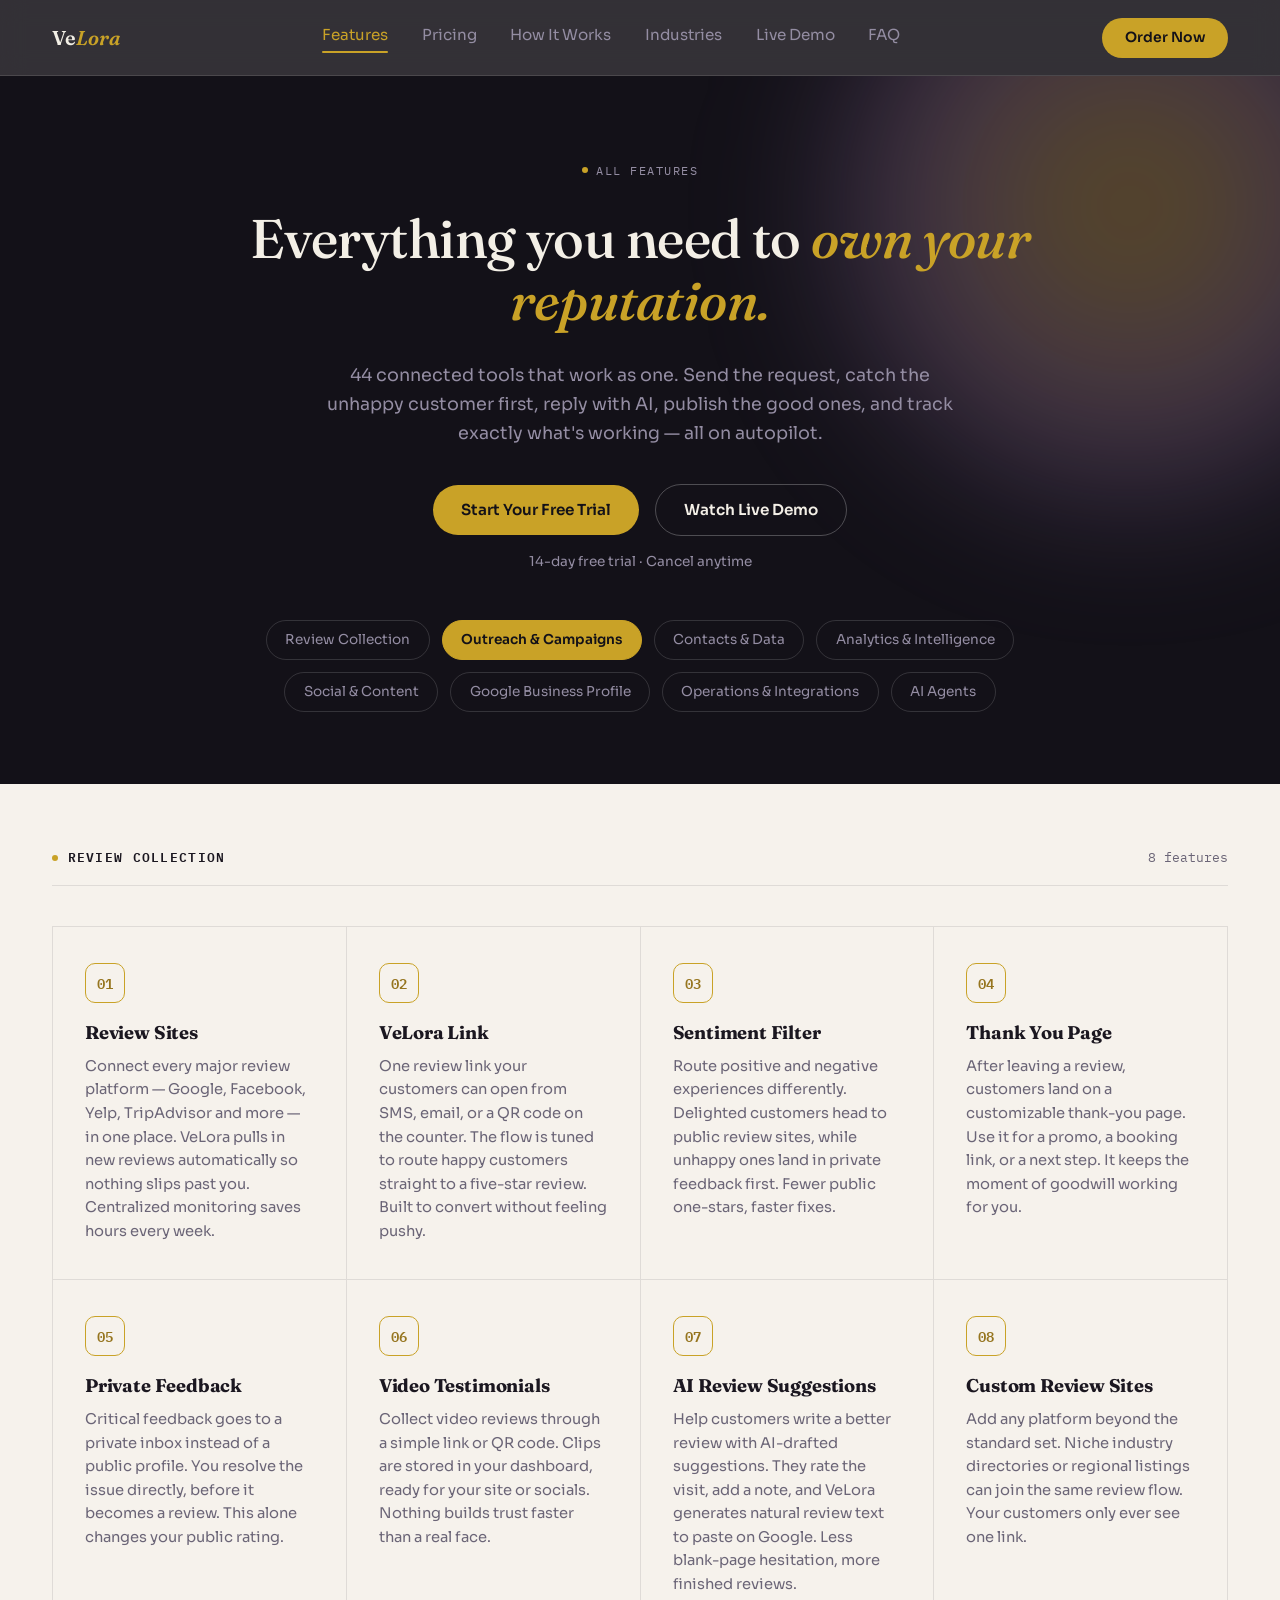
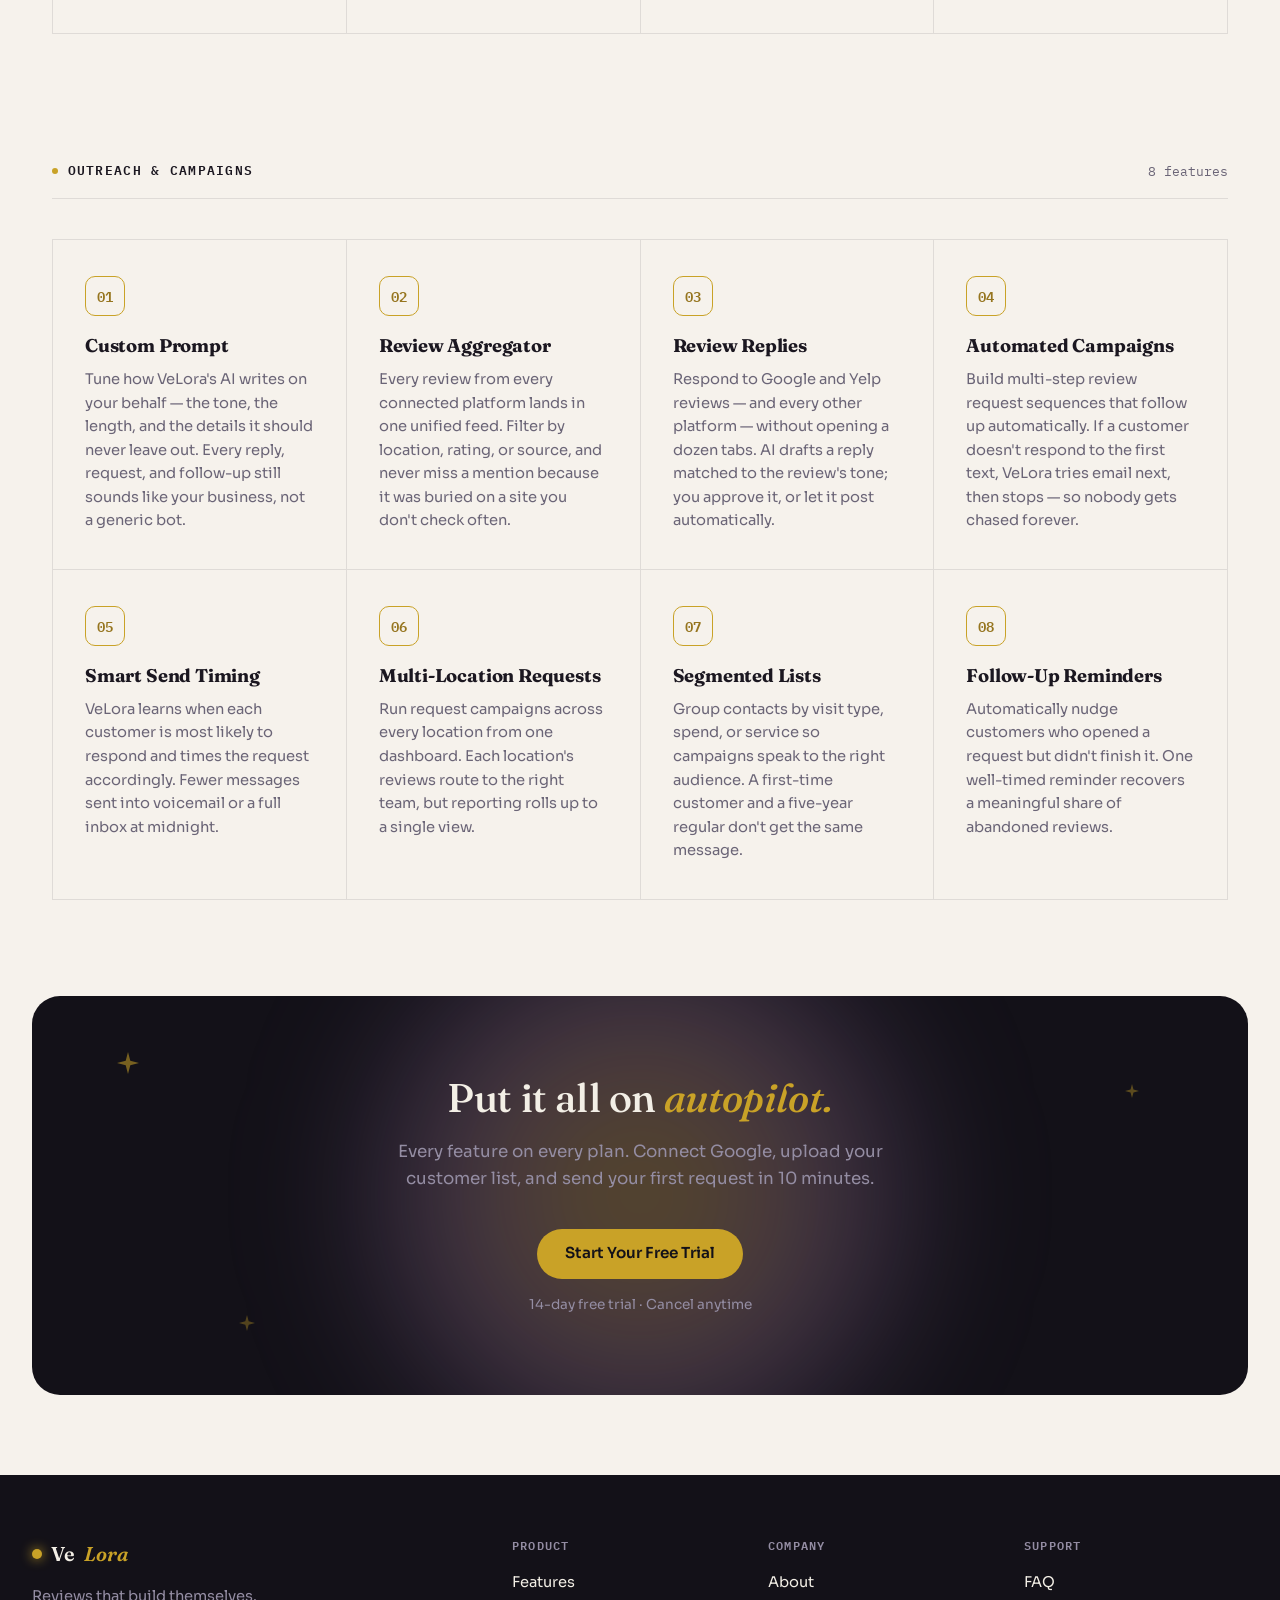
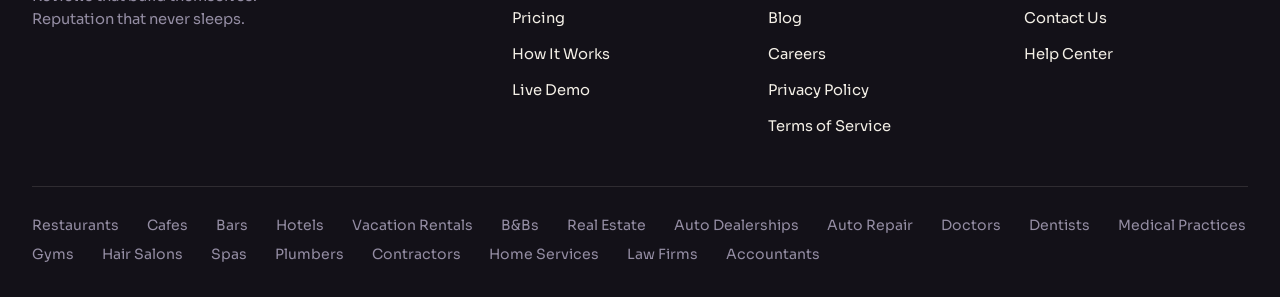
==== features.html @ 8dd8a54b "Initial commit" ====
<!DOCTYPE html>
<html lang="en">
<head>
<meta charset="UTF-8">
<meta name="viewport" content="width=device-width, initial-scale=1.0">
<title>VeLora — Features</title>
<meta name="description" content="Explore all 44 tools inside VeLora: automated review collection, AI-powered replies, outreach campaigns, analytics, and more — everything you need to own your reputation.">
<link rel="preconnect" href="https://fonts.googleapis.com">
<link rel="preconnect" href="https://fonts.gstatic.com" crossorigin>
<link href="https://fonts.googleapis.com/css2?family=Fraunces:ital,opsz,wght@0,9..144,300;0,9..144,500;0,9..144,600;1,9..144,400;1,9..144,500&family=Sora:wght@300;400;500;600;700&family=IBM+Plex+Mono:wght@400;500&display=swap" rel="stylesheet">

<!--
  VeLora — Features Page
  ==================================================================
  Built from the two design screenshots you shared. A few notes:

  1) Copy taken directly from your screenshots: nav, hero, the full
     "Review Collection" section (all 8 cards), the 4 visible
     "Outreach & Campaigns" titles, the CTA band, and the footer.

  2) Placeholder copy I wrote to match the voice/format (not in the
     screenshots, so you'll want to swap it for the real thing):
       - The 4 remaining "Outreach & Campaigns" descriptions, plus
         4 more cards to complete that section's "8 features".
       - All copy in Contacts & Data, Analytics & Intelligence,
         Social & Content, Google Business Profile, Operations &
         Integrations, and AI Agents (only category names were
         visible in the pill list, no card content was shown).

  3) Nav/footer links use placeholder file names (pricing.html,
     faq.html, signup.html, etc.) — point these at your real routes.
     The 8 category pills and section links are same-page anchors
     and already work.

  4) Fonts and colors now match main.html / style.css: Fraunces
     (serif headlines + italic accent), Sora (body/UI), IBM Plex
     Mono (eyebrow labels + numbers), and the same ink/paper/gold
     palette. Previously this page loaded its own separate fonts
     (Lora/Inter/JetBrains Mono) and colors — that's fixed below.
==================================================================
-->

<style>
  :root {
    /* Ink (dark surfaces) — synced with the main site's style.css */
    --dark-900: #131118;
    --dark-border: rgba(243, 239, 230, 0.12);
    --text-on-dark: #F3EFE6;
    --text-on-dark-muted: #948DA3;

    /* Paper (light surfaces) — synced with the main site's style.css */
    --cream: #F6F2EC;
    --cream-border: rgba(27, 23, 32, 0.1);
    --text-on-cream: #1B1720;
    --text-on-cream-muted: #6B6577;

    /* Accents — synced with the main site's style.css */
    --gold: #C9A227;
    --gold-light: #E7CD8C;
    --gold-dark: #96751F;
    --glow: #B98BD6;

    /* Type — synced with the main site (Fraunces / Sora / IBM Plex Mono) */
    --font-serif: 'Fraunces', serif;
    --font-sans: 'Sora', sans-serif;
    --font-mono: 'IBM Plex Mono', monospace;

    --container: 1240px;
  }

  * { margin: 0; padding: 0; box-sizing: border-box; }

  html { scroll-behavior: smooth; }

  body {
    font-family: var(--font-sans);
    background: var(--cream);
    color: var(--text-on-cream);
    line-height: 1.5;
    -webkit-font-smoothing: antialiased;
  }

  a { text-decoration: none; color: inherit; }
  ul { list-style: none; }
  button { font: inherit; cursor: pointer; border: none; background: none; }

  a:focus-visible, button:focus-visible {
    outline: 2px solid var(--gold);
    outline-offset: 3px;
  }

  .dot {
    display: inline-block;
    width: 6px;
    height: 6px;
    border-radius: 50%;
    background: var(--gold);
    flex-shrink: 0;
  }

  em {
    font-style: italic;
    font-family: var(--font-serif);
    color: var(--gold);
  }

  h1, h2, h3 {
    font-family: var(--font-serif);
    font-weight: 500;
    letter-spacing: -0.01em;
    line-height: 1.08;
  }

  /* Buttons */
  .btn {
    display: inline-flex;
    align-items: center;
    justify-content: center;
    padding: 0.85rem 1.75rem;
    border-radius: 999px;
    font-weight: 600;
    font-size: 0.95rem;
    transition: transform 0.2s ease, background 0.2s ease, border-color 0.2s ease;
    white-space: nowrap;
  }
  .btn-gold { background: var(--gold); color: var(--dark-900); }
  .btn-gold:hover { background: var(--gold-light); transform: translateY(-1px); }
  .btn-outline {
    background: transparent;
    border: 1px solid rgba(255, 255, 255, 0.25);
    color: var(--text-on-dark);
  }
  .btn-outline:hover { border-color: rgba(255, 255, 255, 0.5); background: rgba(255, 255, 255, 0.03); }
  .btn-sm { padding: 0.6rem 1.4rem; font-size: 0.875rem; }

  /* Navbar */
  .navbar {
    position: sticky;
    top: 0;
    z-index: 100;
    background: rgba(19, 17, 24, 0.86);
    backdrop-filter: blur(12px);
    -webkit-backdrop-filter: blur(12px);
    border-bottom: 1px solid var(--dark-border);
    transition: box-shadow 0.3s ease;
  }
  .navbar.scrolled { box-shadow: 0 4px 24px rgba(0, 0, 0, 0.25); }
  .nav-container {
    max-width: var(--container);
    margin: 0 auto;
    padding: 1.1rem 2rem;
    display: flex;
    align-items: center;
    justify-content: space-between;
    gap: 2rem;
    position: relative;
  }
  .nav-logo {
    display: flex;
    align-items: center;
    gap: 0.55rem;
    font-family: var(--font-serif);
    font-weight: 600;
    font-size: 1.25rem;
    color: var(--text-on-dark);
    flex-shrink: 0;
  }
  .nav-logo .dot { width: 10px; height: 10px; box-shadow: 0 0 12px var(--gold); }
  .nav-links {
    display: flex;
    align-items: center;
    gap: 2.1rem;
    flex: 1;
    justify-content: center;
  }
  .nav-link {
    font-size: 0.95rem;
    color: var(--text-on-dark-muted);
    position: relative;
    padding-bottom: 4px;
    transition: color 0.2s ease;
  }
  .nav-link:hover { color: var(--text-on-dark); }
  .nav-link.active { color: var(--gold); }
  .nav-link.active::after {
    content: '';
    position: absolute;
    left: 0; right: 0; bottom: -2px;
    height: 2px;
    background: var(--gold);
    border-radius: 2px;
  }
  .nav-cta-mobile { display: none; }
  .nav-toggle {
    display: none;
    flex-direction: column;
    gap: 5px;
    padding: 0.5rem;
    flex-shrink: 0;
  }
  .nav-toggle span {
    width: 22px;
    height: 2px;
    background: var(--text-on-dark);
    transition: transform 0.25s ease, opacity 0.25s ease;
  }
  .nav-toggle.open span:nth-child(1) { transform: translateY(7px) rotate(45deg); }
  .nav-toggle.open span:nth-child(2) { opacity: 0; }
  .nav-toggle.open span:nth-child(3) { transform: translateY(-7px) rotate(-45deg); }

  /* Hero */
  .hero {
    position: relative;
    overflow: hidden;
    background: var(--dark-900);
    color: var(--text-on-dark);
    padding: 5rem 2rem 4.5rem;
    text-align: center;
    scroll-margin-top: 90px;
  }
  .hero-container { max-width: 900px; margin: 0 auto; position: relative; }

  .glow-halo {
    position: absolute;
    border-radius: 50%;
    filter: blur(70px);
    pointer-events: none;
    background: radial-gradient(circle, rgba(201,162,39,0.4), rgba(185,139,214,0.28) 55%, transparent 75%);
    animation: pulse 8s ease-in-out infinite;
  }
  .glow-halo--hero {
    width: 620px;
    height: 620px;
    top: -180px;
    right: -160px;
  }
  .glow-halo--cta {
    width: 560px;
    height: 560px;
    left: 50%;
    top: 50%;
    transform: translate(-50%, -50%);
    animation-name: pulseCentered;
  }
  @keyframes pulse {
    0%, 100% { opacity: 0.7; transform: scale(1); }
    50% { opacity: 1; transform: scale(1.08); }
  }
  @keyframes pulseCentered {
    0%, 100% { opacity: 0.65; transform: translate(-50%, -50%) scale(1); }
    50% { opacity: 1; transform: translate(-50%, -50%) scale(1.1); }
  }

  .hero-label {
    display: inline-flex;
    align-items: center;
    gap: 0.55rem;
    font-family: var(--font-mono);
    font-size: 0.78rem;
    letter-spacing: 0.12em;
    text-transform: uppercase;
    color: var(--text-on-dark-muted);
    margin-bottom: 1.75rem;
  }
  .hero-title {
    font-family: var(--font-serif);
    font-weight: 500;
    font-size: 3.4rem;
    line-height: 1.15;
    margin-bottom: 1.75rem;
  }
  .hero-subtitle {
    font-size: 1.1rem;
    color: var(--text-on-dark-muted);
    max-width: 640px;
    margin: 0 auto 2.25rem;
    line-height: 1.65;
  }
  .hero-actions { display: flex; align-items: center; justify-content: center; gap: 1rem; flex-wrap: wrap; margin-bottom: 1rem; }
  .hero-microcopy { font-size: 0.85rem; color: var(--text-on-dark-muted); margin-bottom: 3rem; }
  .category-pills {
    display: flex;
    flex-wrap: wrap;
    align-items: center;
    justify-content: center;
    gap: 0.75rem;
    max-width: 780px;
    margin: 0 auto;
  }
  .pill {
    font-size: 0.85rem;
    color: var(--text-on-dark-muted);
    border: 1px solid rgba(255, 255, 255, 0.14);
    border-radius: 999px;
    padding: 0.55rem 1.15rem;
    transition: background 0.2s ease, border-color 0.2s ease, color 0.2s ease;
  }
  .pill:hover { border-color: rgba(255, 255, 255, 0.3); color: var(--text-on-dark); }
  .pill.active { background: var(--gold); border-color: var(--gold); color: var(--dark-900); font-weight: 600; }

  /* Category sections */
  .feature-category {
    max-width: var(--container);
    margin: 0 auto;
    padding: 4rem 2rem;
    scroll-margin-top: 90px;
  }
  .category-header {
    display: flex;
    align-items: center;
    justify-content: space-between;
    gap: 1rem;
    padding-bottom: 1.1rem;
    border-bottom: 1px solid var(--cream-border);
  }
  .category-label {
    display: flex;
    align-items: center;
    gap: 0.6rem;
    font-family: var(--font-mono);
    font-size: 0.8rem;
    letter-spacing: 0.1em;
    text-transform: uppercase;
    font-weight: 600;
    color: var(--text-on-cream);
  }
  .category-count { font-family: var(--font-mono); font-size: 0.8rem; color: var(--text-on-cream-muted); }
  .feature-grid {
    display: grid;
    grid-template-columns: repeat(4, 1fr);
    margin-top: 2.5rem;
    border-top: 1px solid var(--cream-border);
    border-left: 1px solid var(--cream-border);
  }
  .feature-card {
    padding: 2.25rem 2rem;
    border-right: 1px solid var(--cream-border);
    border-bottom: 1px solid var(--cream-border);
    opacity: 0;
    transform: translateY(12px);
    transition: opacity 0.5s ease, transform 0.5s ease;
  }
  .feature-card.in-view { opacity: 1; transform: translateY(0); }
  .feature-number {
    display: inline-flex;
    align-items: center;
    justify-content: center;
    width: 2.5rem;
    height: 2.5rem;
    border: 1px solid var(--gold);
    border-radius: 10px;
    font-family: var(--font-mono);
    font-weight: 600;
    font-size: 0.85rem;
    color: var(--gold-dark);
    margin-bottom: 1.25rem;
  }
  .feature-title { font-size: 1.15rem; font-weight: 700; margin-bottom: 0.75rem; }
  .feature-desc { font-size: 0.92rem; color: var(--text-on-cream-muted); line-height: 1.6; }

  .cta { background: var(--cream); padding: 2rem 2rem 5rem; }
  .cta-box {
    max-width: var(--container);
    margin: 0 auto;
    background: var(--dark-900);
    border-radius: 28px;
    padding: 5rem 2rem;
    text-align: center;
    position: relative;
    overflow: hidden;
    color: var(--text-on-dark);
  }
  .sparkle { position: absolute; color: var(--gold); pointer-events: none; }
  .sparkle-1 { top: 14%; left: 7%; width: 22px; height: 22px; opacity: 0.55; }
  .sparkle-2 { top: 22%; right: 9%; width: 14px; height: 14px; opacity: 0.4; }
  .sparkle-3 { bottom: 16%; left: 17%; width: 16px; height: 16px; opacity: 0.35; }
  .cta-box .btn { position: relative; z-index: 2; }
  .cta-title { font-family: var(--font-serif); font-weight: 500; font-size: 2.5rem; margin-bottom: 1.25rem; position: relative; }
  .cta-subtitle {
    color: var(--text-on-dark-muted);
    max-width: 560px;
    margin: 0 auto 2.25rem;
    font-size: 1.05rem;
    line-height: 1.6;
    position: relative;
  }
  .cta-microcopy { margin-top: 1rem; font-size: 0.85rem; color: var(--text-on-dark-muted); position: relative; }

  /* Footer */
  .footer { background: var(--dark-900); color: var(--text-on-dark); padding: 4rem 2rem 2rem; }
  .footer-container { max-width: var(--container); margin: 0 auto; }
  .footer-top { display: grid; grid-template-columns: 2fr repeat(3, 1fr); gap: 2rem; padding-bottom: 3rem; }
  .footer-brand .nav-logo { margin-bottom: 1rem; }
  .footer-tagline { color: var(--text-on-dark-muted); font-size: 0.92rem; max-width: 260px; line-height: 1.55; }
  .footer-heading {
    font-family: var(--font-mono);
    font-size: 0.75rem;
    letter-spacing: 0.1em;
    text-transform: uppercase;
    font-weight: 600;
    color: var(--text-on-dark-muted);
    margin-bottom: 1.1rem;
  }
  .footer-links li:not(:last-child) { margin-bottom: 0.75rem; }
  .footer-links a { font-size: 0.92rem; color: var(--text-on-dark); transition: color 0.2s ease; }
  .footer-links a:hover { color: var(--gold); }
  .footer-divider { border: none; border-top: 1px solid var(--dark-border); margin-bottom: 1.75rem; }
  .footer-industries { display: flex; flex-wrap: wrap; gap: 0.5rem 1.75rem; }
  .footer-industries a { font-size: 0.88rem; color: var(--text-on-dark-muted); transition: color 0.2s ease; }
  .footer-industries a:hover { color: var(--gold); }

  /* Responsive */
  @media (max-width: 1024px) {
    .feature-grid { grid-template-columns: repeat(2, 1fr); }
    .footer-top { grid-template-columns: 1fr 1fr; row-gap: 2.5rem; }
  }
  @media (max-width: 860px) {
    .nav-links {
      display: none;
      flex-direction: column;
      align-items: flex-start;
      position: absolute;
      top: 100%; left: 0; right: 0;
      background: var(--dark-900);
      padding: 1.5rem 2rem 1.75rem;
      border-bottom: 1px solid var(--dark-border);
      gap: 1.25rem;
    }
    .nav-links.open { display: flex; }
    .nav-cta-desktop { display: none; }
    .nav-cta-mobile { display: inline-flex; margin-top: 0.5rem; }
    .nav-toggle { display: flex; }
    .hero-title { font-size: 2.4rem; }
    .cta-title { font-size: 1.9rem; }
    .cta-box { padding: 3.5rem 1.5rem; }
  }
  @media (max-width: 640px) {
    .feature-grid { grid-template-columns: 1fr; }
    .footer-top { grid-template-columns: 1fr; }
    .hero { padding: 3.5rem 1.25rem 3rem; }
    .hero-title { font-size: 2rem; }
    .category-pills { gap: 0.5rem; }
    .pill { font-size: 0.78rem; padding: 0.45rem 0.9rem; }
    .feature-category { padding: 3rem 1.25rem; }
  }

  @media (prefers-reduced-motion: reduce) {
    html { scroll-behavior: auto; }
    .feature-card { transition: none; opacity: 1; transform: none; }
  }

  noscript .feature-card { opacity: 1 !important; transform: none !important; }
</style>
</head>
<body>

<noscript><style>.feature-card{opacity:1!important;transform:none!important;}</style></noscript>

<header class="navbar" id="navbar">
  <div class="nav-container">
    <a href="index.html" class="nav-logo"><span class="logo-word">Ve<em>Lora</em></span></a>
    <nav class="nav-links" id="navLinks">
      <a href="features.html" class="nav-link active">Features</a>
      <a href="pricing.html" class="nav-link">Pricing</a>
      <a href="how-it-works.html" class="nav-link">How It Works</a>
      <a href="industries.html" class="nav-link">Industries</a>
      <a href="live-demo.html" class="nav-link">Live Demo</a>
      <a href="faq.html" class="nav-link">FAQ</a>
      <a href="signup.html" class="btn btn-gold btn-sm nav-cta-mobile">Order Now</a>
    </nav>
    <a href="signup.html" class="btn btn-gold btn-sm nav-cta-desktop">Order Now</a>
    <button class="nav-toggle" id="navToggle" aria-label="Toggle menu" aria-expanded="false">
      <span aria-hidden="true"></span><span aria-hidden="true"></span><span aria-hidden="true"></span>
    </button>
  </div>
</header>

<section class="hero" id="features">
  <div class="glow-halo glow-halo--hero" aria-hidden="true"></div>
  <div class="hero-container">
    <div class="hero-label"><span class="dot" aria-hidden="true"></span>All Features</div>
    <h1 class="hero-title">Everything you need to <em>own your reputation.</em></h1>
    <p class="hero-subtitle">44 connected tools that work as one. Send the request, catch the unhappy customer first, reply with AI, publish the good ones, and track exactly what's working — all on autopilot.</p>
    <div class="hero-actions">
      <a href="signup.html" class="btn btn-gold">Start Your Free Trial</a>
      <a href="live-demo.html" class="btn btn-outline">Watch Live Demo</a>
    </div>
    <p class="hero-microcopy">14-day free trial · Cancel anytime</p>
    <div class="category-pills" id="categoryPills">
      <a href="#review-collection" class="pill" data-target="review-collection">Review Collection</a>
      <a href="#outreach-campaigns" class="pill" data-target="outreach-campaigns">Outreach &amp; Campaigns</a>
      <a href="#contacts-data" class="pill" data-target="contacts-data">Contacts &amp; Data</a>
      <a href="#analytics-intelligence" class="pill" data-target="analytics-intelligence">Analytics &amp; Intelligence</a>
      <a href="#social-content" class="pill" data-target="social-content">Social &amp; Content</a>
      <a href="#google-business-profile" class="pill" data-target="google-business-profile">Google Business Profile</a>
      <a href="#operations-integrations" class="pill" data-target="operations-integrations">Operations &amp; Integrations</a>
      <a href="#ai-agents" class="pill" data-target="ai-agents">AI Agents</a>
    </div>
  </div>
</section>

<main>

  <section class="feature-category" id="review-collection">
    <div class="category-header">
      <h2 class="category-label"><span class="dot" aria-hidden="true"></span>Review Collection</h2>
      <span class="category-count">8 features</span>
    </div>
    <div class="feature-grid">
      <article class="feature-card">
        <div class="feature-number">01</div>
        <h3 class="feature-title">Review Sites</h3>
        <p class="feature-desc">Connect every major review platform — Google, Facebook, Yelp, TripAdvisor and more — in one place. VeLora pulls in new reviews automatically so nothing slips past you. Centralized monitoring saves hours every week.</p>
      </article>
      <article class="feature-card">
        <div class="feature-number">02</div>
        <h3 class="feature-title">VeLora Link</h3>
        <p class="feature-desc">One review link your customers can open from SMS, email, or a QR code on the counter. The flow is tuned to route happy customers straight to a five-star review. Built to convert without feeling pushy.</p>
      </article>
      <article class="feature-card">
        <div class="feature-number">03</div>
        <h3 class="feature-title">Sentiment Filter</h3>
        <p class="feature-desc">Route positive and negative experiences differently. Delighted customers head to public review sites, while unhappy ones land in private feedback first. Fewer public one-stars, faster fixes.</p>
      </article>
      <article class="feature-card">
        <div class="feature-number">04</div>
        <h3 class="feature-title">Thank You Page</h3>
        <p class="feature-desc">After leaving a review, customers land on a customizable thank-you page. Use it for a promo, a booking link, or a next step. It keeps the moment of goodwill working for you.</p>
      </article>
      <article class="feature-card">
        <div class="feature-number">05</div>
        <h3 class="feature-title">Private Feedback</h3>
        <p class="feature-desc">Critical feedback goes to a private inbox instead of a public profile. You resolve the issue directly, before it becomes a review. This alone changes your public rating.</p>
      </article>
      <article class="feature-card">
        <div class="feature-number">06</div>
        <h3 class="feature-title">Video Testimonials</h3>
        <p class="feature-desc">Collect video reviews through a simple link or QR code. Clips are stored in your dashboard, ready for your site or socials. Nothing builds trust faster than a real face.</p>
      </article>
      <article class="feature-card">
        <div class="feature-number">07</div>
        <h3 class="feature-title">AI Review Suggestions</h3>
        <p class="feature-desc">Help customers write a better review with AI-drafted suggestions. They rate the visit, add a note, and VeLora generates natural review text to paste on Google. Less blank-page hesitation, more finished reviews.</p>
      </article>
      <article class="feature-card">
        <div class="feature-number">08</div>
        <h3 class="feature-title">Custom Review Sites</h3>
        <p class="feature-desc">Add any platform beyond the standard set. Niche industry directories or regional listings can join the same review flow. Your customers only ever see one link.</p>
      </article>
    </div>
  </section>

  <section class="feature-category" id="outreach-campaigns">
    <div class="category-header">
      <h2 class="category-label"><span class="dot" aria-hidden="true"></span>Outreach &amp; Campaigns</h2>
      <span class="category-count">8 features</span>
    </div>
    <div class="feature-grid">
      <article class="feature-card">
        <div class="feature-number">01</div>
        <h3 class="feature-title">Custom Prompt</h3>
        <p class="feature-desc">Tune how VeLora's AI writes on your behalf — the tone, the length, and the details it should never leave out. Every reply, request, and follow-up still sounds like your business, not a generic bot.</p>
      </article>
      <article class="feature-card">
        <div class="feature-number">02</div>
        <h3 class="feature-title">Review Aggregator</h3>
        <p class="feature-desc">Every review from every connected platform lands in one unified feed. Filter by location, rating, or source, and never miss a mention because it was buried on a site you don't check often.</p>
      </article>
      <article class="feature-card">
        <div class="feature-number">03</div>
        <h3 class="feature-title">Review Replies</h3>
        <p class="feature-desc">Respond to Google and Yelp reviews — and every other platform — without opening a dozen tabs. AI drafts a reply matched to the review's tone; you approve it, or let it post automatically.</p>
      </article>
      <article class="feature-card">
        <div class="feature-number">04</div>
        <h3 class="feature-title">Automated Campaigns</h3>
        <p class="feature-desc">Build multi-step review request sequences that follow up automatically. If a customer doesn't respond to the first text, VeLora tries email next, then stops — so nobody gets chased forever.</p>
      </article>
      <article class="feature-card">
        <div class="feature-number">05</div>
        <h3 class="feature-title">Smart Send Timing</h3>
        <p class="feature-desc">VeLora learns when each customer is most likely to respond and times the request accordingly. Fewer messages sent into voicemail or a full inbox at midnight.</p>
      </article>
      <article class="feature-card">
        <div class="feature-number">06</div>
        <h3 class="feature-title">Multi-Location Requests</h3>
        <p class="feature-desc">Run request campaigns across every location from one dashboard. Each location's reviews route to the right team, but reporting rolls up to a single view.</p>
      </article>
      <article class="feature-card">
        <div class="feature-number">07</div>
        <h3 class="feature-title">Segmented Lists</h3>
        <p class="feature-desc">Group contacts by visit type, spend, or service so campaigns speak to the right audience. A first-time customer and a five-year regular don't get the same message.</p>
      </article>
      <article class="feature-card">
        <div class="feature-number">08</div>
        <h3 class="feature-title">Follow-Up Reminders</h3>
        <p class="feature-desc">Automatically nudge customers who opened a request but didn't finish it. One well-timed reminder recovers a meaningful share of abandoned reviews.</p>
      </article>
    </div>
  </section>

  <!-- REMAINING_CATEGORIES -->

</main>

<section class="cta">
  <div class="cta-box">
    <div class="glow-halo glow-halo--cta" aria-hidden="true"></div>
    <svg class="sparkle sparkle-1" viewBox="0 0 24 24" fill="currentColor" aria-hidden="true"><path d="M12 0 L14.5 9.5 L24 12 L14.5 14.5 L12 24 L9.5 14.5 L0 12 L9.5 9.5 Z"/></svg>
    <svg class="sparkle sparkle-2" viewBox="0 0 24 24" fill="currentColor" aria-hidden="true"><path d="M12 0 L14.5 9.5 L24 12 L14.5 14.5 L12 24 L9.5 14.5 L0 12 L9.5 9.5 Z"/></svg>
    <svg class="sparkle sparkle-3" viewBox="0 0 24 24" fill="currentColor" aria-hidden="true"><path d="M12 0 L14.5 9.5 L24 12 L14.5 14.5 L12 24 L9.5 14.5 L0 12 L9.5 9.5 Z"/></svg>
    <h2 class="cta-title">Put it all on <em>autopilot.</em></h2>
    <p class="cta-subtitle">Every feature on every plan. Connect Google, upload your customer list, and send your first request in 10 minutes.</p>
    <a href="signup.html" class="btn btn-gold">Start Your Free Trial</a>
    <p class="cta-microcopy">14-day free trial · Cancel anytime</p>
  </div>
</section>

<footer class="footer">
  <div class="footer-container">
    <div class="footer-top">
      <div class="footer-brand">
        <a href="index.html" class="nav-logo"><span class="dot" aria-hidden="true"></span>Ve<em>Lora</em></a>
        <p class="footer-tagline">Reviews that build themselves. Reputation that never sleeps.</p>
      </div>
      <div class="footer-col">
        <h3 class="footer-heading">Product</h3>
        <ul class="footer-links">
          <li><a href="features.html">Features</a></li>
          <li><a href="pricing.html">Pricing</a></li>
          <li><a href="how-it-works.html">How It Works</a></li>
          <li><a href="live-demo.html">Live Demo</a></li>
        </ul>
      </div>
      <div class="footer-col">
        <h3 class="footer-heading">Company</h3>
        <ul class="footer-links">
          <li><a href="about.html">About</a></li>
          <li><a href="blog.html">Blog</a></li>
          <li><a href="careers.html">Careers</a></li>
          <li><a href="privacy.html">Privacy Policy</a></li>
          <li><a href="terms.html">Terms of Service</a></li>
        </ul>
      </div>
      <div class="footer-col">
        <h3 class="footer-heading">Support</h3>
        <ul class="footer-links">
          <li><a href="faq.html">FAQ</a></li>
          <li><a href="contact.html">Contact Us</a></li>
          <li><a href="help.html">Help Center</a></li>
        </ul>
      </div>
    </div>
    <hr class="footer-divider">
    <div class="footer-industries">
      <a href="#">Restaurants</a>
      <a href="#">Cafes</a>
      <a href="#">Bars</a>
      <a href="#">Hotels</a>
      <a href="#">Vacation Rentals</a>
      <a href="#">B&amp;Bs</a>
      <a href="#">Real Estate</a>
      <a href="#">Auto Dealerships</a>
      <a href="#">Auto Repair</a>
      <a href="#">Doctors</a>
      <a href="#">Dentists</a>
      <a href="#">Medical Practices</a>
      <a href="#">Gyms</a>
      <a href="#">Hair Salons</a>
      <a href="#">Spas</a>
      <a href="#">Plumbers</a>
      <a href="#">Contractors</a>
      <a href="#">Home Services</a>
      <a href="#">Law Firms</a>
      <a href="#">Accountants</a>
    </div>
  </div>
</footer>

<script>
document.addEventListener('DOMContentLoaded', () => {
  const navbar = document.getElementById('navbar');
  const navToggle = document.getElementById('navToggle');
  const navLinks = document.getElementById('navLinks');
  const prefersReducedMotion = window.matchMedia('(prefers-reduced-motion: reduce)').matches;

  // Mobile menu toggle
  navToggle.addEventListener('click', () => {
    const isOpen = navLinks.classList.toggle('open');
    navToggle.classList.toggle('open', isOpen);
    navToggle.setAttribute('aria-expanded', String(isOpen));
  });
  navLinks.querySelectorAll('a').forEach((link) => {
    link.addEventListener('click', () => {
      navLinks.classList.remove('open');
      navToggle.classList.remove('open');
      navToggle.setAttribute('aria-expanded', 'false');
    });
  });

  // Navbar shadow on scroll
  window.addEventListener('scroll', () => {
    navbar.classList.toggle('scrolled', window.scrollY > 10);
  }, { passive: true });

  // Smooth scroll for same-page anchors, offset for the sticky navbar
  const getNavbarHeight = () => navbar.offsetHeight;
  document.querySelectorAll('a[href^="#"]').forEach((link) => {
    link.addEventListener('click', (e) => {
      const id = link.getAttribute('href').slice(1);
      if (!id) return;
      const targetEl = document.getElementById(id);
      if (!targetEl) return;
      e.preventDefault();
      const top = targetEl.getBoundingClientRect().top + window.pageYOffset - getNavbarHeight() - 16;
      window.scrollTo({ top, behavior: prefersReducedMotion ? 'auto' : 'smooth' });
    });
  });

  // Scroll-spy: highlight the active category pill as its section crosses the viewport
  const sections = document.querySelectorAll('.feature-category');
  const pills = document.querySelectorAll('.pill');
  if ('IntersectionObserver' in window && sections.length) {
    const spy = new IntersectionObserver((entries) => {
      entries.forEach((entry) => {
        if (entry.isIntersecting) {
          pills.forEach((p) => p.classList.toggle('active', p.dataset.target === entry.target.id));
        }
      });
    }, { rootMargin: `-${getNavbarHeight() + 40}px 0px -55% 0px`, threshold: 0 });
    sections.forEach((s) => spy.observe(s));
  }

  // Fade cards in as they enter the viewport
  const cards = document.querySelectorAll('.feature-card');
  if ('IntersectionObserver' in window && cards.length) {
    const reveal = new IntersectionObserver((entries) => {
      entries.forEach((entry) => {
        if (entry.isIntersecting) {
          entry.target.classList.add('in-view');
          reveal.unobserve(entry.target);
        }
      });
    }, { threshold: 0.12 });
    cards.forEach((c) => reveal.observe(c));
  } else {
    cards.forEach((c) => c.classList.add('in-view'));
  }
});
</script>

</body>
</html>
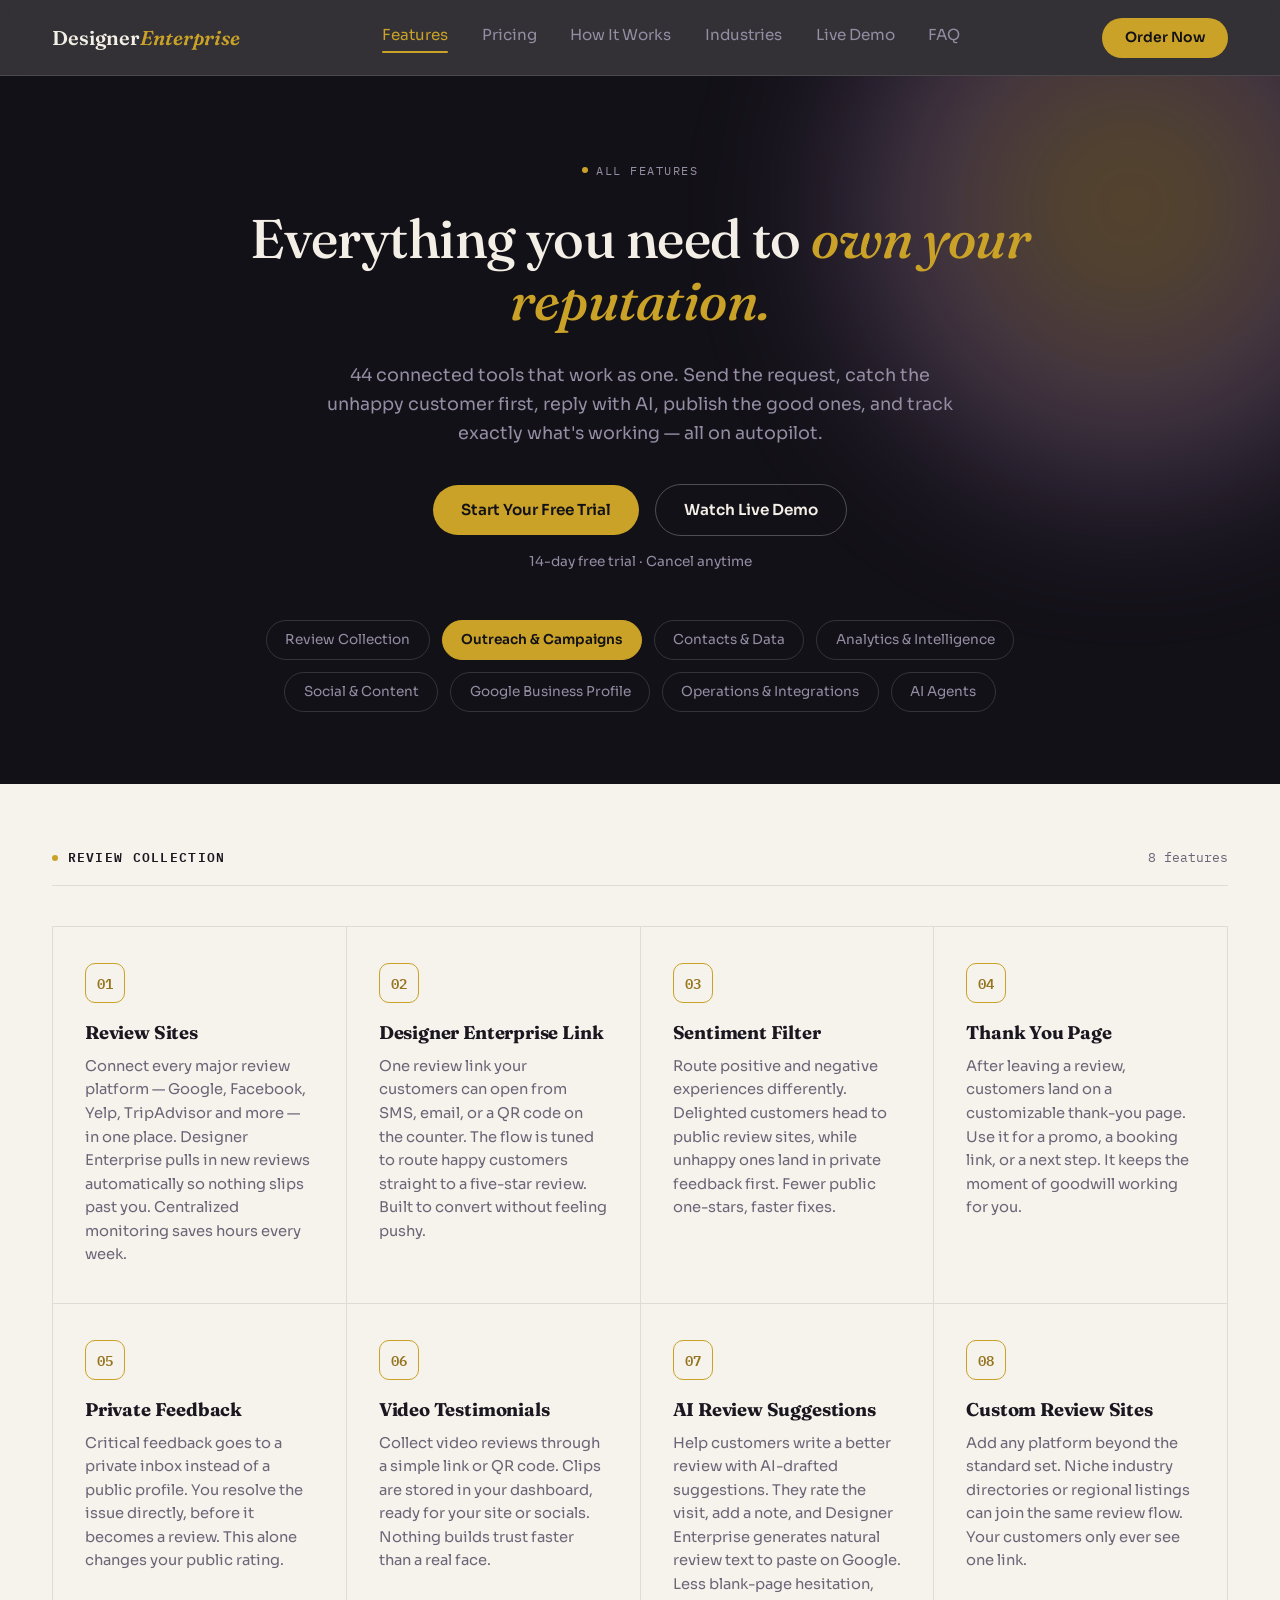
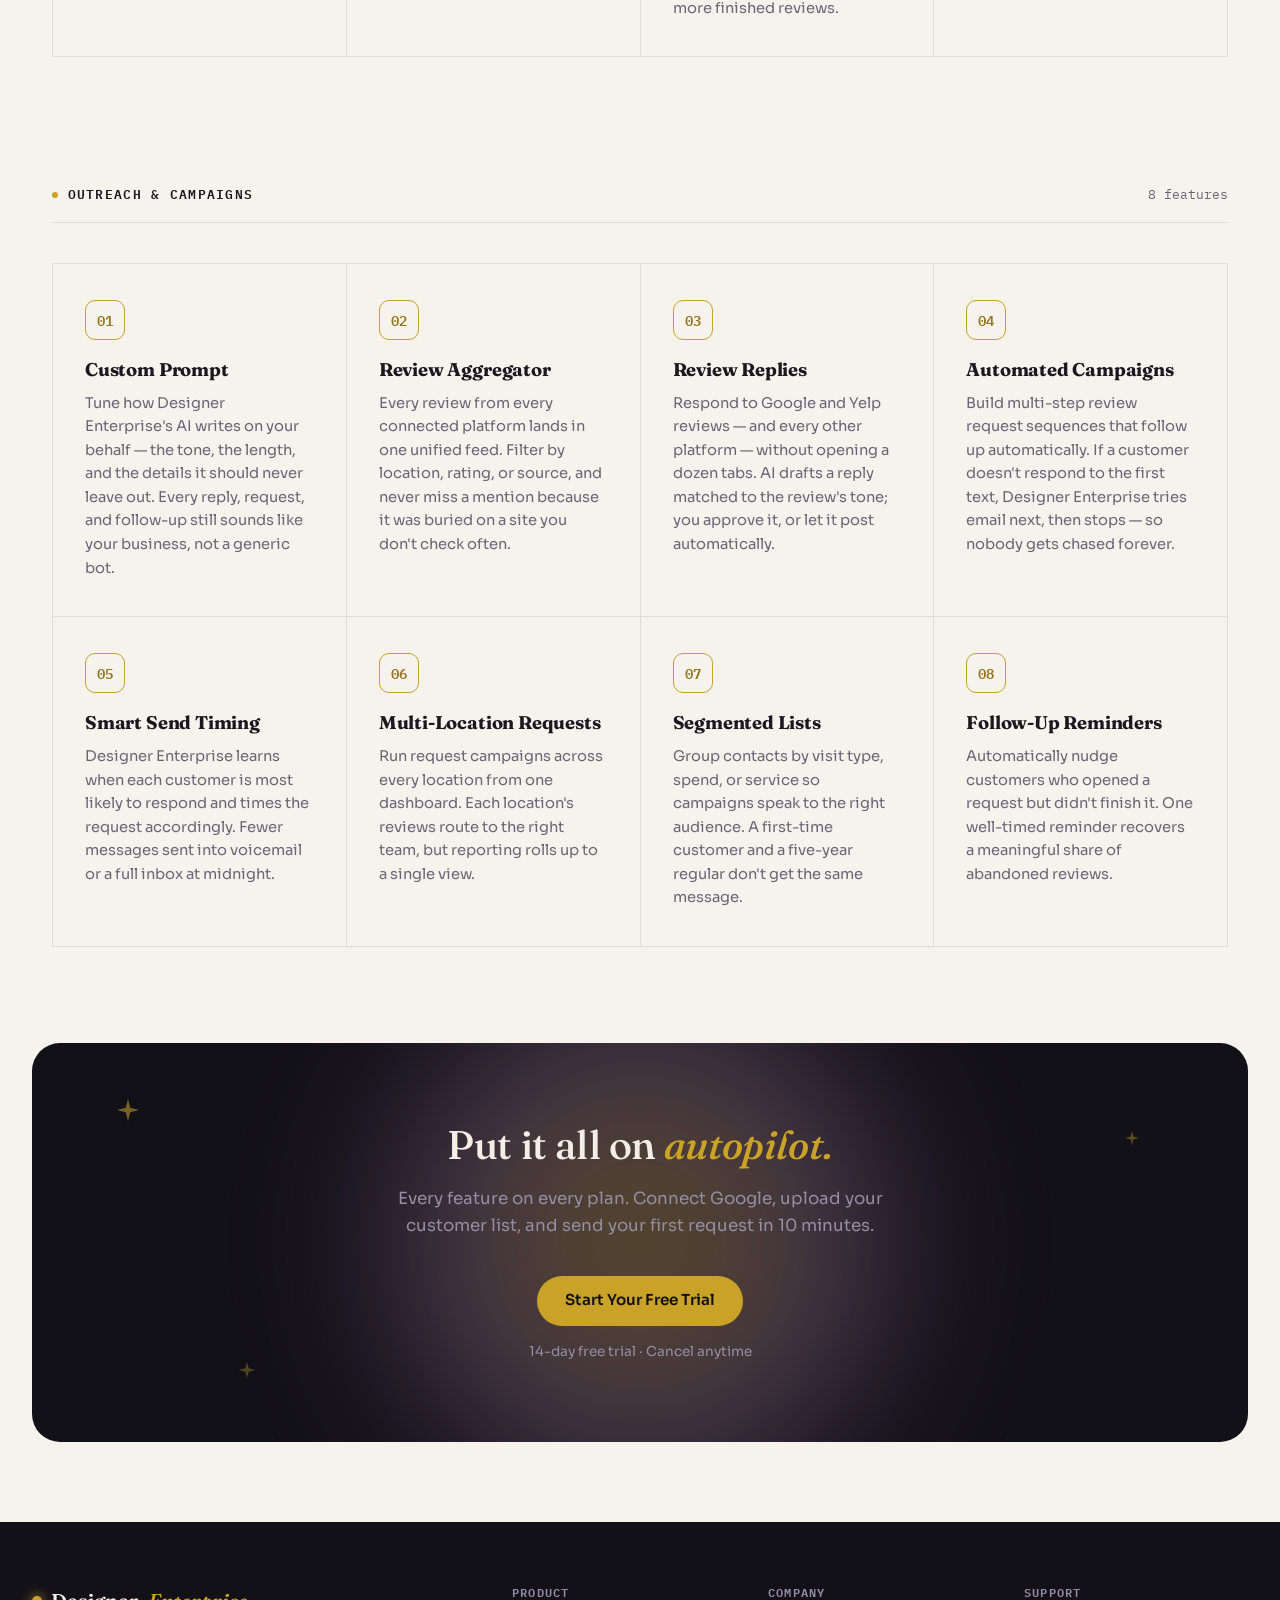
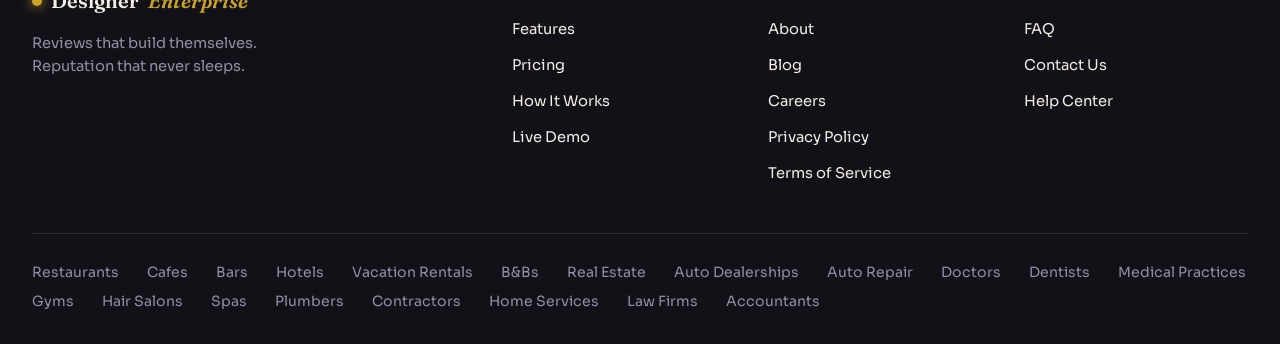
==== commit 0087ae69: "Update VeLora project" ====
--- a/features.html
+++ b/features.html
@@ -3,14 +3,14 @@
 <head>
 <meta charset="UTF-8">
 <meta name="viewport" content="width=device-width, initial-scale=1.0">
-<title>VeLora — Features</title>
-<meta name="description" content="Explore all 44 tools inside VeLora: automated review collection, AI-powered replies, outreach campaigns, analytics, and more — everything you need to own your reputation.">
+<title>Designer Enterprise — Features</title>
+<meta name="description" content="Explore all 44 tools inside Designer Enterprise: automated review collection, AI-powered replies, outreach campaigns, analytics, and more — everything you need to own your reputation.">
 <link rel="preconnect" href="https://fonts.googleapis.com">
 <link rel="preconnect" href="https://fonts.gstatic.com" crossorigin>
 <link href="https://fonts.googleapis.com/css2?family=Fraunces:ital,opsz,wght@0,9..144,300;0,9..144,500;0,9..144,600;1,9..144,400;1,9..144,500&family=Sora:wght@300;400;500;600;700&family=IBM+Plex+Mono:wght@400;500&display=swap" rel="stylesheet">
 
 <!--
-  VeLora — Features Page
+  Designer Enterprise — Features Page
   ==================================================================
   Built from the two design screenshots you shared. A few notes:
 
@@ -458,7 +458,7 @@
 
 <header class="navbar" id="navbar">
   <div class="nav-container">
-    <a href="index.html" class="nav-logo"><span class="logo-word">Ve<em>Lora</em></span></a>
+    <a href="index.html" class="nav-logo"><span class="logo-word">Designer<em>Enterprise</em></span></a>
     <nav class="nav-links" id="navLinks">
       <a href="features.html" class="nav-link active">Features</a>
       <a href="pricing.html" class="nav-link">Pricing</a>
@@ -510,11 +510,11 @@
       <article class="feature-card">
         <div class="feature-number">01</div>
         <h3 class="feature-title">Review Sites</h3>
-        <p class="feature-desc">Connect every major review platform — Google, Facebook, Yelp, TripAdvisor and more — in one place. VeLora pulls in new reviews automatically so nothing slips past you. Centralized monitoring saves hours every week.</p>
+        <p class="feature-desc">Connect every major review platform — Google, Facebook, Yelp, TripAdvisor and more — in one place. Designer Enterprise pulls in new reviews automatically so nothing slips past you. Centralized monitoring saves hours every week.</p>
       </article>
       <article class="feature-card">
         <div class="feature-number">02</div>
-        <h3 class="feature-title">VeLora Link</h3>
+        <h3 class="feature-title">Designer Enterprise Link</h3>
         <p class="feature-desc">One review link your customers can open from SMS, email, or a QR code on the counter. The flow is tuned to route happy customers straight to a five-star review. Built to convert without feeling pushy.</p>
       </article>
       <article class="feature-card">
@@ -540,7 +540,7 @@
       <article class="feature-card">
         <div class="feature-number">07</div>
         <h3 class="feature-title">AI Review Suggestions</h3>
-        <p class="feature-desc">Help customers write a better review with AI-drafted suggestions. They rate the visit, add a note, and VeLora generates natural review text to paste on Google. Less blank-page hesitation, more finished reviews.</p>
+        <p class="feature-desc">Help customers write a better review with AI-drafted suggestions. They rate the visit, add a note, and Designer Enterprise generates natural review text to paste on Google. Less blank-page hesitation, more finished reviews.</p>
       </article>
       <article class="feature-card">
         <div class="feature-number">08</div>
@@ -559,7 +559,7 @@
       <article class="feature-card">
         <div class="feature-number">01</div>
         <h3 class="feature-title">Custom Prompt</h3>
-        <p class="feature-desc">Tune how VeLora's AI writes on your behalf — the tone, the length, and the details it should never leave out. Every reply, request, and follow-up still sounds like your business, not a generic bot.</p>
+        <p class="feature-desc">Tune how Designer Enterprise's AI writes on your behalf — the tone, the length, and the details it should never leave out. Every reply, request, and follow-up still sounds like your business, not a generic bot.</p>
       </article>
       <article class="feature-card">
         <div class="feature-number">02</div>
@@ -574,12 +574,12 @@
       <article class="feature-card">
         <div class="feature-number">04</div>
         <h3 class="feature-title">Automated Campaigns</h3>
-        <p class="feature-desc">Build multi-step review request sequences that follow up automatically. If a customer doesn't respond to the first text, VeLora tries email next, then stops — so nobody gets chased forever.</p>
+        <p class="feature-desc">Build multi-step review request sequences that follow up automatically. If a customer doesn't respond to the first text, Designer Enterprise tries email next, then stops — so nobody gets chased forever.</p>
       </article>
       <article class="feature-card">
         <div class="feature-number">05</div>
         <h3 class="feature-title">Smart Send Timing</h3>
-        <p class="feature-desc">VeLora learns when each customer is most likely to respond and times the request accordingly. Fewer messages sent into voicemail or a full inbox at midnight.</p>
+        <p class="feature-desc">Designer Enterprise learns when each customer is most likely to respond and times the request accordingly. Fewer messages sent into voicemail or a full inbox at midnight.</p>
       </article>
       <article class="feature-card">
         <div class="feature-number">06</div>
@@ -620,7 +620,7 @@
   <div class="footer-container">
     <div class="footer-top">
       <div class="footer-brand">
-        <a href="index.html" class="nav-logo"><span class="dot" aria-hidden="true"></span>Ve<em>Lora</em></a>
+        <a href="index.html" class="nav-logo"><span class="dot" aria-hidden="true"></span>Designer<em>Enterprise</em></a>
         <p class="footer-tagline">Reviews that build themselves. Reputation that never sleeps.</p>
       </div>
       <div class="footer-col">
